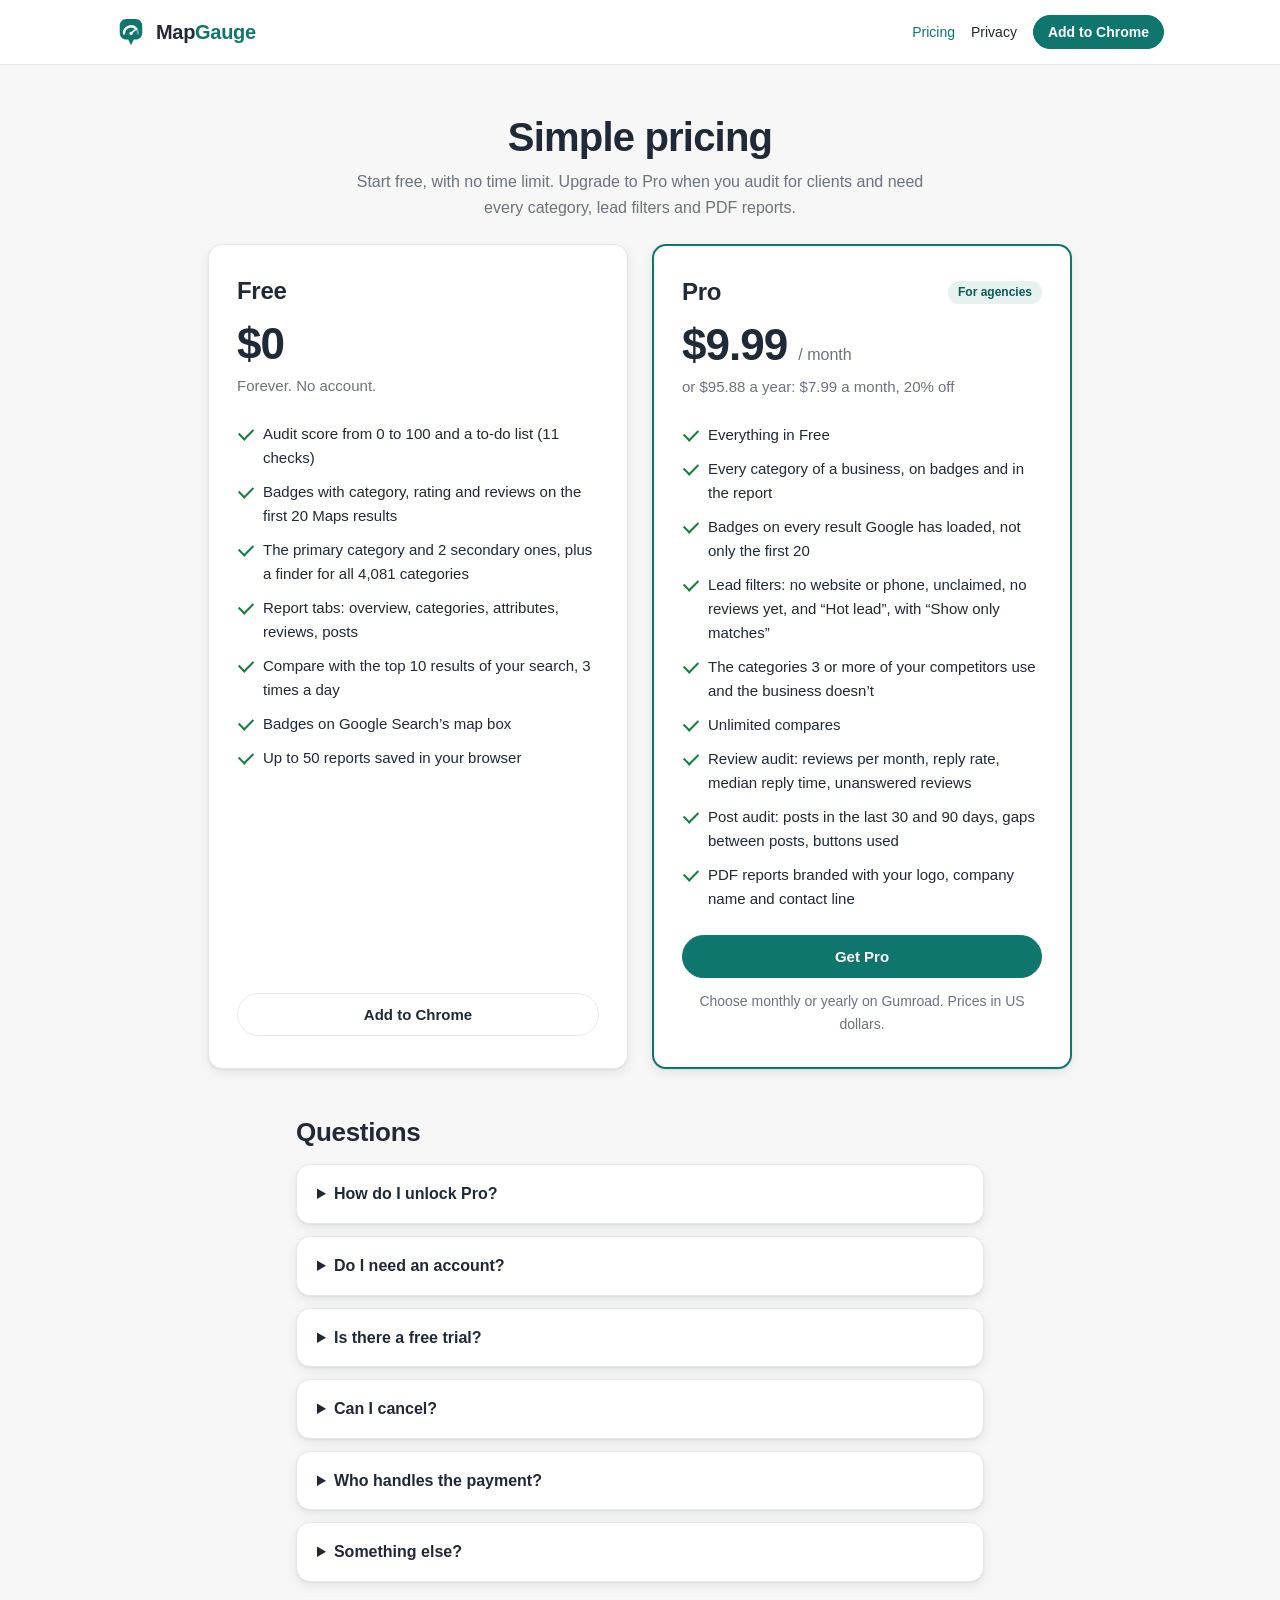
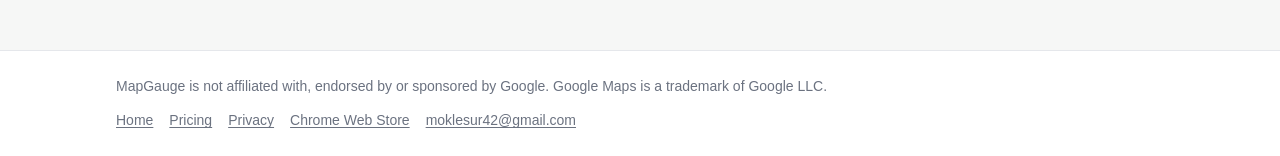
==== pricing.html @ 006e2885 "Publish the site from MapGauge 45601af" ====
<!doctype html>
<html lang="en">
<head>
  <meta charset="utf-8">
  <meta name="viewport" content="width=device-width, initial-scale=1">
  <meta name="color-scheme" content="light dark">
  <meta name="referrer" content="no-referrer">
  <title>MapGauge pricing: Free and Pro</title>
  <meta name="description" content="MapGauge is free. Pro adds every category, lead filters, the review and post audits, unlimited compares and branded PDF reports for $9.99 a month or $95.88 a year.">
  <link rel="icon" href="assets/icon-32.png" sizes="32x32">
  <link rel="apple-touch-icon" href="assets/icon-128.png">
  <link rel="stylesheet" href="assets/tokens.css">
  <link rel="stylesheet" href="site.css">
</head>
<body>
  <a class="skip" href="#main">Skip to content</a>
<header class="site-head">
  <div class="wrap">
    <a class="wm" href="./"><img src="assets/mapgauge-pin.svg" width="30" height="30" alt=""><span>Map<b>Gauge</b></span></a>
    <nav class="nav" aria-label="Main">
      <a href="pricing.html" aria-current="page">Pricing</a>
      <a href="privacy.html">Privacy</a>
      <a class="btn primary small" href="https://chromewebstore.google.com/detail/imhdnnjecgkalcekgkhhnkkhgpeopabd">Add to Chrome</a>
    </nav>
  </div>
</header>

  <main id="main">
    <div class="wrap">
      <header class="page-head">
        <h1>Simple pricing</h1>
        <p>Start free, with no time limit. Upgrade to Pro when you audit for clients and need every category, lead filters and PDF reports.</p>
      </header>

      <div class="plans">
        <section class="card plan" aria-labelledby="free">
          <div class="plan-head"><h2 id="free">Free</h2></div>
          <p class="price">$0</p>
          <p class="price-note">Forever. No account.</p>
          <ul class="features">
            <li>Audit score from 0 to 100 and a to-do list (11 checks)</li>
            <li>Badges with category, rating and reviews on the first 20 Maps results</li>
            <li>The primary category and 2 secondary ones, plus a finder for all 4,081 categories</li>
            <li>Report tabs: overview, categories, attributes, reviews, posts</li>
            <li>Compare with the top 10 results of your search, 3 times a day</li>
            <li>Badges on Google Search’s map box</li>
            <li>Up to 50 reports saved in your browser</li>
          </ul>
          <a class="btn" href="https://chromewebstore.google.com/detail/imhdnnjecgkalcekgkhhnkkhgpeopabd">Add to Chrome</a>
        </section>

        <section class="card plan pro" aria-labelledby="pro">
          <div class="plan-head"><h2 id="pro">Pro</h2><span class="pill">For agencies</span></div>
          <p class="price">$9.99 <small>/ month</small></p>
          <p class="price-note">or $95.88 a year: $7.99 a month, 20% off</p>
          <ul class="features">
            <li>Everything in Free</li>
            <li>Every category of a business, on badges and in the report</li>
            <li>Badges on every result Google has loaded, not only the first 20</li>
            <li>Lead filters: no website or phone, unclaimed, no reviews yet, and “Hot lead”, with “Show only matches”</li>
            <li>The categories 3 or more of your competitors use and the business doesn’t</li>
            <li>Unlimited compares</li>
            <li>Review audit: reviews per month, reply rate, median reply time, unanswered reviews</li>
            <li>Post audit: posts in the last 30 and 90 days, gaps between posts, buttons used</li>
            <li>PDF reports branded with your logo, company name and contact line</li>
          </ul>
          <a class="btn primary" href="https://mapgauge.gumroad.com/l/pro">Get Pro</a>
          <p class="after">Choose monthly or yearly on Gumroad. Prices in US dollars.</p>
        </section>
      </div>
    </div>

    <section class="faq" aria-labelledby="questions">
      <div class="wrap">
        <h2 id="questions">Questions</h2>
        <details class="card">
          <summary>How do I unlock Pro?</summary>
          <p>Buy Pro on Gumroad and you get a licence key by email. Install MapGauge, click its icon in Chrome’s toolbar, choose “Activate Pro” and paste the key. Chrome asks once to let MapGauge contact Gumroad, only to check the key.</p>
        </details>
        <details class="card">
          <summary>Do I need an account?</summary>
          <p>No. MapGauge has no accounts on either plan. Pro is unlocked by the licence key alone.</p>
        </details>
        <details class="card">
          <summary>Is there a free trial?</summary>
          <p>No, but the Free plan has no time limit, so you can use the audit, badges and compares as long as you like before you decide.</p>
        </details>
        <details class="card">
          <summary>Can I cancel?</summary>
          <p>Yes, any time on Gumroad. Pro keeps working until the end of the period you paid for, then MapGauge goes back to the Free plan. Your saved reports stay.</p>
        </details>
        <details class="card">
          <summary>Who handles the payment?</summary>
          <p>Gumroad. MapGauge never sees your card details, and the only thing Pro sends anywhere is the licence check described in the <a href="privacy.html">privacy policy</a>.</p>
        </details>
        <details class="card">
          <summary>Something else?</summary>
          <p>Email <a href="mailto:moklesur42@gmail.com">moklesur42@gmail.com</a>.</p>
        </details>
      </div>
    </section>
  </main>

  <footer class="site-foot">
  <div class="wrap">
    <span>MapGauge is not affiliated with, endorsed by or sponsored by Google. Google Maps is a trademark of Google LLC.</span>
    <nav aria-label="Footer">
      <a href="./">Home</a>
      <a href="pricing.html">Pricing</a>
      <a href="privacy.html">Privacy</a>
      <a href="https://chromewebstore.google.com/detail/imhdnnjecgkalcekgkhhnkkhgpeopabd">Chrome Web Store</a>
      <a href="mailto:moklesur42@gmail.com">moklesur42@gmail.com</a>
    </nav>
  </div>
</footer>
</body>
</html>
---- assets/tokens.css ----
/* MapGauge design tokens: shared by the extension (badges, popup, report page) and later the website.
   Plain CSS variables, no build step. Light by default, dark via system setting or data-theme.
   :host makes the light values work inside the Shadow DOM of badges injected into Google Maps
   (always light there, to match the Maps results list). */
:root, :host {
  /* Brand */
  --mg-brand: #0F766E;
  --mg-brand-strong: #0B5A54;
  --mg-brand-soft: #E6F2F0;
  --mg-on-brand: #FFFFFF;
  --mg-brand-on-ink: #5FD0C2; /* brand text on an --mg-ink background (the Maps tip) */

  /* Surfaces and text */
  --mg-bg: #F6F7F6;
  --mg-card: #FFFFFF;
  --mg-ink: #1F2937;
  --mg-muted: #6B7280;
  --mg-line: #E5E7EB;
  --mg-hover: #F3F4F6;

  /* Score / status */
  --mg-good: #15803D;  --mg-good-soft: #E7F6EC;
  --mg-ok:   #B45309;  --mg-ok-soft:   #FDF3E3;
  --mg-bad:  #B91C1C;  --mg-bad-soft:  #FBEAEA;
  --mg-star: #D97706;

  /* Type: system fonts only (no remote fonts inside the extension) */
  --mg-font: -apple-system, BlinkMacSystemFont, "Segoe UI", Roboto, Helvetica, Arial, sans-serif;
  --mg-mono: ui-monospace, SFMono-Regular, Menlo, Consolas, monospace;
  --mg-text-xs: 11px; --mg-text-sm: 12px; --mg-text-md: 14px; --mg-text-lg: 16px; --mg-text-xl: 20px; --mg-text-2xl: 28px;

  /* Space, radius, shadow */
  --mg-s1: 4px; --mg-s2: 8px; --mg-s3: 12px; --mg-s4: 16px; --mg-s5: 24px; --mg-s6: 32px;
  --mg-r-sm: 6px; --mg-r-md: 10px; --mg-r-lg: 14px; --mg-r-pill: 999px;
  --mg-shadow: 0 1px 2px rgba(16,24,40,.06), 0 4px 12px rgba(16,24,40,.08);
}
@media (prefers-color-scheme: dark) {
  :root:not([data-theme="light"]) {
    --mg-brand: #2BB3A3; --mg-brand-strong: #5FD0C2; --mg-brand-soft: #123B37; --mg-on-brand: #04201D;
    --mg-bg: #121416; --mg-card: #1B1E21; --mg-ink: #E8EAED; --mg-muted: #9AA0A6; --mg-line: #2E3236; --mg-hover: #24282C;
    --mg-good: #4ADE80; --mg-good-soft: #143322; --mg-ok: #FBBF24; --mg-ok-soft: #3A2C10; --mg-bad: #F87171; --mg-bad-soft: #3B1717; --mg-star: #FBBF24;
    --mg-shadow: 0 1px 2px rgba(0,0,0,.4), 0 6px 16px rgba(0,0,0,.35);
  }
}
:root[data-theme="dark"] {
  --mg-brand: #2BB3A3; --mg-brand-strong: #5FD0C2; --mg-brand-soft: #123B37; --mg-on-brand: #04201D;
  --mg-bg: #121416; --mg-card: #1B1E21; --mg-ink: #E8EAED; --mg-muted: #9AA0A6; --mg-line: #2E3236; --mg-hover: #24282C;
  --mg-good: #4ADE80; --mg-good-soft: #143322; --mg-ok: #FBBF24; --mg-ok-soft: #3A2C10; --mg-bad: #F87171; --mg-bad-soft: #3B1717; --mg-star: #FBBF24;
  --mg-shadow: 0 1px 2px rgba(0,0,0,.4), 0 6px 16px rgba(0,0,0,.35);
}
---- site.css ----
/* MapGauge website: home, pricing and privacy. Colours, sizes and radii come from tokens.css
   (a copy of shared/tokens.css, added by scripts/build-site.js). No web fonts, no scripts. */
* { box-sizing: border-box; }
html { -webkit-text-size-adjust: 100%; }
body { margin: 0; background: var(--mg-bg); color: var(--mg-ink); font: var(--mg-text-lg)/1.6 var(--mg-font); }
a { color: var(--mg-brand); text-underline-offset: 2px; }
a:hover { color: var(--mg-brand-strong); }
img, svg { max-width: 100%; }
h1, h2, h3 { line-height: 1.2; letter-spacing: -.3px; }
p, ul, ol { margin: 0 0 var(--mg-s3); }
code { font: .9em var(--mg-mono); background: var(--mg-brand-soft); padding: 1px var(--mg-s1); border-radius: var(--mg-r-sm); overflow-wrap: anywhere; }
.muted { color: var(--mg-muted); }
.small { font-size: var(--mg-text-md); }
.wrap { max-width: 1080px; margin: 0 auto; padding: 0 var(--mg-s4); }
.skip { position: absolute; left: -999px; top: var(--mg-s2); padding: var(--mg-s2) var(--mg-s3); background: var(--mg-card); border-radius: var(--mg-r-sm); }
.skip:focus { left: var(--mg-s2); z-index: 1; }

/* Header */
.site-head { background: var(--mg-card); border-bottom: 1px solid var(--mg-line); }
.site-head .wrap { display: flex; align-items: center; gap: var(--mg-s4); min-height: 64px; flex-wrap: wrap; }
.wm { display: inline-flex; align-items: center; gap: 10px; color: var(--mg-ink); font-size: var(--mg-text-xl); font-weight: 800; letter-spacing: -.3px; text-decoration: none; }
.wm b { color: var(--mg-brand); }
.wm:hover { color: var(--mg-ink); }
.nav { display: flex; align-items: center; gap: var(--mg-s4); margin-left: auto; font-size: var(--mg-text-md); }
.nav a:not(.btn) { color: var(--mg-ink); text-decoration: none; font-weight: 500; }
.nav a:not(.btn):hover, .nav a[aria-current="page"] { color: var(--mg-brand); }

/* Buttons */
.btn { display: inline-block; padding: 11px 20px; border: 1px solid var(--mg-line); border-radius: var(--mg-r-pill); background: var(--mg-card); color: var(--mg-ink); font: 600 15px/1.3 var(--mg-font); text-decoration: none; text-align: center; }
.btn:hover { border-color: var(--mg-brand); color: var(--mg-brand-strong); }
.btn.primary { border-color: var(--mg-brand); background: var(--mg-brand); color: var(--mg-on-brand); }
.btn.primary:hover { border-color: var(--mg-brand-strong); background: var(--mg-brand-strong); color: var(--mg-on-brand); }
.btn.small { padding: 7px 14px; font-size: var(--mg-text-md); }
.btn:focus-visible, a:focus-visible { outline: 2px solid var(--mg-brand); outline-offset: 2px; }
.actions { display: flex; flex-wrap: wrap; gap: var(--mg-s3); align-items: center; }

.card { background: var(--mg-card); border: 1px solid var(--mg-line); border-radius: var(--mg-r-lg); box-shadow: var(--mg-shadow); }
.pill { display: inline-block; padding: 2px 10px; border-radius: var(--mg-r-pill); background: var(--mg-brand-soft); color: var(--mg-brand-strong); font-size: var(--mg-text-sm); font-weight: 600; }
section { padding: 56px 0; }
.section-head { max-width: 640px; margin-bottom: var(--mg-s5); }
.section-head h2 { margin: 0 0 var(--mg-s2); font-size: 30px; }
.section-head p { margin: 0; color: var(--mg-muted); }

/* Home: hero */
.hero .wrap { display: grid; grid-template-columns: 1.1fr 1fr; gap: 48px; align-items: center; }
.hero h1 { margin: var(--mg-s4) 0; font-size: 46px; line-height: 1.08; letter-spacing: -1px; }
.lead { margin: 0 0 var(--mg-s5); font-size: 19px; color: var(--mg-muted); max-width: 32em; }
.note { margin: var(--mg-s3) 0 0; font-size: var(--mg-text-md); color: var(--mg-muted); }

/* Example report (pure HTML/CSS, no screenshot) */
.example { margin: 0; padding: var(--mg-s5); }
.example-head { display: flex; align-items: center; gap: var(--mg-s4); padding-bottom: var(--mg-s4); border-bottom: 1px solid var(--mg-line); }
.example-head > div { display: grid; gap: 2px; font-size: var(--mg-text-md); }
.example-head b { font-size: var(--mg-text-lg); }
.good { color: var(--mg-good); font-weight: 600; }
.todo { list-style: none; margin: var(--mg-s4) 0 var(--mg-s3); padding: 0; display: grid; gap: var(--mg-s2); font-size: var(--mg-text-md); }
.todo li { display: flex; justify-content: space-between; gap: var(--mg-s3); }
.todo b { color: var(--mg-ok); }
.example figcaption { font-size: var(--mg-text-sm); color: var(--mg-muted); }
.ring-wrap { position: relative; flex: none; width: 104px; height: 104px; }
.ring { width: 100%; height: 100%; transform: rotate(-90deg); }
.ring circle { fill: none; stroke-width: 12; }
.ring .track { stroke: var(--mg-line); }
.ring .value { stroke: var(--mg-good); }
.ring-label { position: absolute; inset: 0; display: grid; place-content: center; justify-items: center; line-height: 1.1; }
.ring-label b { font-size: 30px; }
.ring-label small { font-size: var(--mg-text-sm); color: var(--mg-muted); }

/* Home: grids */
.alt { background: var(--mg-card); border-block: 1px solid var(--mg-line); }
.grid { display: grid; grid-template-columns: repeat(3, 1fr); gap: var(--mg-s4); list-style: none; margin: 0; padding: 0; }
.grid > li { padding: var(--mg-s5) 20px; }
.grid h3 { margin: 0 0 var(--mg-s2); font-size: 18px; }
.grid p { margin: 0; color: var(--mg-muted); font-size: 15px; }
.num { display: inline-grid; place-items: center; width: 30px; height: 30px; margin-right: var(--mg-s2); border-radius: 50%; background: var(--mg-brand-soft); color: var(--mg-brand-strong); font-size: var(--mg-text-md); }
.checks { columns: 2; gap: 40px; margin: 0; padding: 0; list-style: none; }
.checks li { break-inside: avoid; padding: 0 0 var(--mg-s3) 28px; position: relative; }
.checks li::before { content: ""; position: absolute; left: 0; top: .45em; width: 16px; height: 9px; border: solid var(--mg-good); border-width: 0 0 3px 3px; transform: rotate(-45deg); }
.checks b { display: block; }
.checks span { color: var(--mg-muted); font-size: 15px; }

/* Privacy band */
.privacy-band .wrap { display: flex; gap: var(--mg-s5); align-items: flex-start; }
.shield { flex: none; width: 48px; height: 48px; fill: none; stroke: var(--mg-brand); stroke-width: 1.8; stroke-linecap: round; stroke-linejoin: round; }
.privacy-band h2 { margin: 0 0 var(--mg-s2); font-size: 26px; }
.privacy-band ul { margin: 0 0 var(--mg-s3); padding-left: 20px; }

/* CTA */
.cta { text-align: center; }
.cta h2 { margin: 0 0 var(--mg-s2); font-size: 30px; }
.cta .actions { justify-content: center; margin-top: var(--mg-s4); }

/* Pricing */
.page-head { padding: 48px 0 var(--mg-s5); text-align: center; }
.page-head h1 { margin: 0 0 var(--mg-s2); font-size: 40px; letter-spacing: -.8px; }
.page-head p { margin: 0 auto; max-width: 36em; color: var(--mg-muted); }
.plans { display: grid; grid-template-columns: repeat(2, minmax(0, 420px)); justify-content: center; gap: var(--mg-s5); padding: 0 0 var(--mg-s5); }
.plan { display: flex; flex-direction: column; padding: var(--mg-s6) 28px; }
.plan.pro { border: 2px solid var(--mg-brand); }
.plan-head { display: flex; align-items: center; justify-content: space-between; gap: var(--mg-s3); }
.plan h2 { margin: 0; font-size: 24px; }
.price { margin: var(--mg-s4) 0 0; font-size: 44px; font-weight: 800; letter-spacing: -1px; line-height: 1; }
.price small { font-size: var(--mg-text-lg); font-weight: 500; color: var(--mg-muted); letter-spacing: 0; }
.price-note { margin: var(--mg-s2) 0 var(--mg-s5); color: var(--mg-muted); font-size: 15px; }
.features { list-style: none; margin: 0 0 var(--mg-s5); padding: 0; display: grid; gap: 10px; font-size: 15px; }
.features li { position: relative; padding-left: 26px; }
.features li::before { content: ""; position: absolute; left: 2px; top: .4em; width: 12px; height: 7px; border: solid var(--mg-good); border-width: 0 0 2.5px 2.5px; transform: rotate(-45deg); }
.plan .btn { margin-top: auto; }
.plan .after { margin: var(--mg-s3) 0 0; font-size: var(--mg-text-md); color: var(--mg-muted); text-align: center; }
.faq { max-width: 720px; margin: 0 auto; padding: var(--mg-s5) 0 56px; }
.faq h2 { font-size: 26px; margin: 0 0 var(--mg-s4); }
.faq details { padding: var(--mg-s4) 20px; margin-bottom: var(--mg-s3); }
.faq summary { cursor: pointer; font-weight: 600; }
.faq details p { margin: var(--mg-s2) 0 0; color: var(--mg-muted); font-size: 15px; }

/* Privacy policy */
.policy { max-width: 760px; margin: 0 auto; padding: var(--mg-s6) var(--mg-s4) 56px; }
.policy h1 { font-size: var(--mg-text-2xl); margin: 0 0 var(--mg-s1); }
.policy h2 { font-size: var(--mg-text-xl); margin: 0 0 var(--mg-s3); }
.policy li + li { margin-top: var(--mg-s1); }
.policy .muted { font-size: var(--mg-text-md); }
.policy .card { padding: var(--mg-s5) var(--mg-s4); margin-bottom: var(--mg-s4); }
.policy .card > :last-child { margin-bottom: 0; }
.summary { background: var(--mg-good-soft); border-left: 4px solid var(--mg-good); border-radius: var(--mg-r-md); padding: var(--mg-s4); margin: var(--mg-s5) 0; }
.summary p:last-child { margin-bottom: 0; }
.table-wrap { overflow-x: auto; margin-bottom: var(--mg-s3); }
table { width: 100%; border-collapse: collapse; font-size: var(--mg-text-md); }
th, td { text-align: left; vertical-align: top; padding: var(--mg-s2) var(--mg-s3); border-bottom: 1px solid var(--mg-line); }
th { color: var(--mg-muted); font-weight: 600; }
tr:last-child td { border-bottom: 0; }

/* Footer */
.site-foot { border-top: 1px solid var(--mg-line); background: var(--mg-card); padding: var(--mg-s5) 0; font-size: var(--mg-text-md); color: var(--mg-muted); }
.site-foot .wrap { display: flex; flex-wrap: wrap; justify-content: space-between; gap: var(--mg-s3) var(--mg-s5); }
.site-foot nav { display: flex; flex-wrap: wrap; gap: var(--mg-s4); }
.site-foot a { color: var(--mg-muted); }
.site-foot a:hover { color: var(--mg-brand); }

/* Tablet and phone */
@media (max-width: 860px) {
  .hero .wrap { grid-template-columns: 1fr; gap: var(--mg-s6); }
  .hero h1 { font-size: 36px; }
  .grid { grid-template-columns: 1fr; }
  .checks { columns: 1; }
  .plans { grid-template-columns: minmax(0, 480px); }
}
@media (max-width: 520px) {
  section { padding: 40px 0; }
  .hero h1 { font-size: 31px; }
  .lead { font-size: 17px; }
  .section-head h2, .cta h2 { font-size: 25px; }
  .page-head h1 { font-size: 31px; }
  .site-head .wrap { padding-top: var(--mg-s3); }
  .nav { gap: var(--mg-s3); margin-left: 0; width: 100%; padding-bottom: var(--mg-s3); }
  .nav .btn { margin-left: auto; }
  .privacy-band .wrap { flex-direction: column; gap: var(--mg-s3); }
  .actions .btn { flex: 1 1 100%; }
}
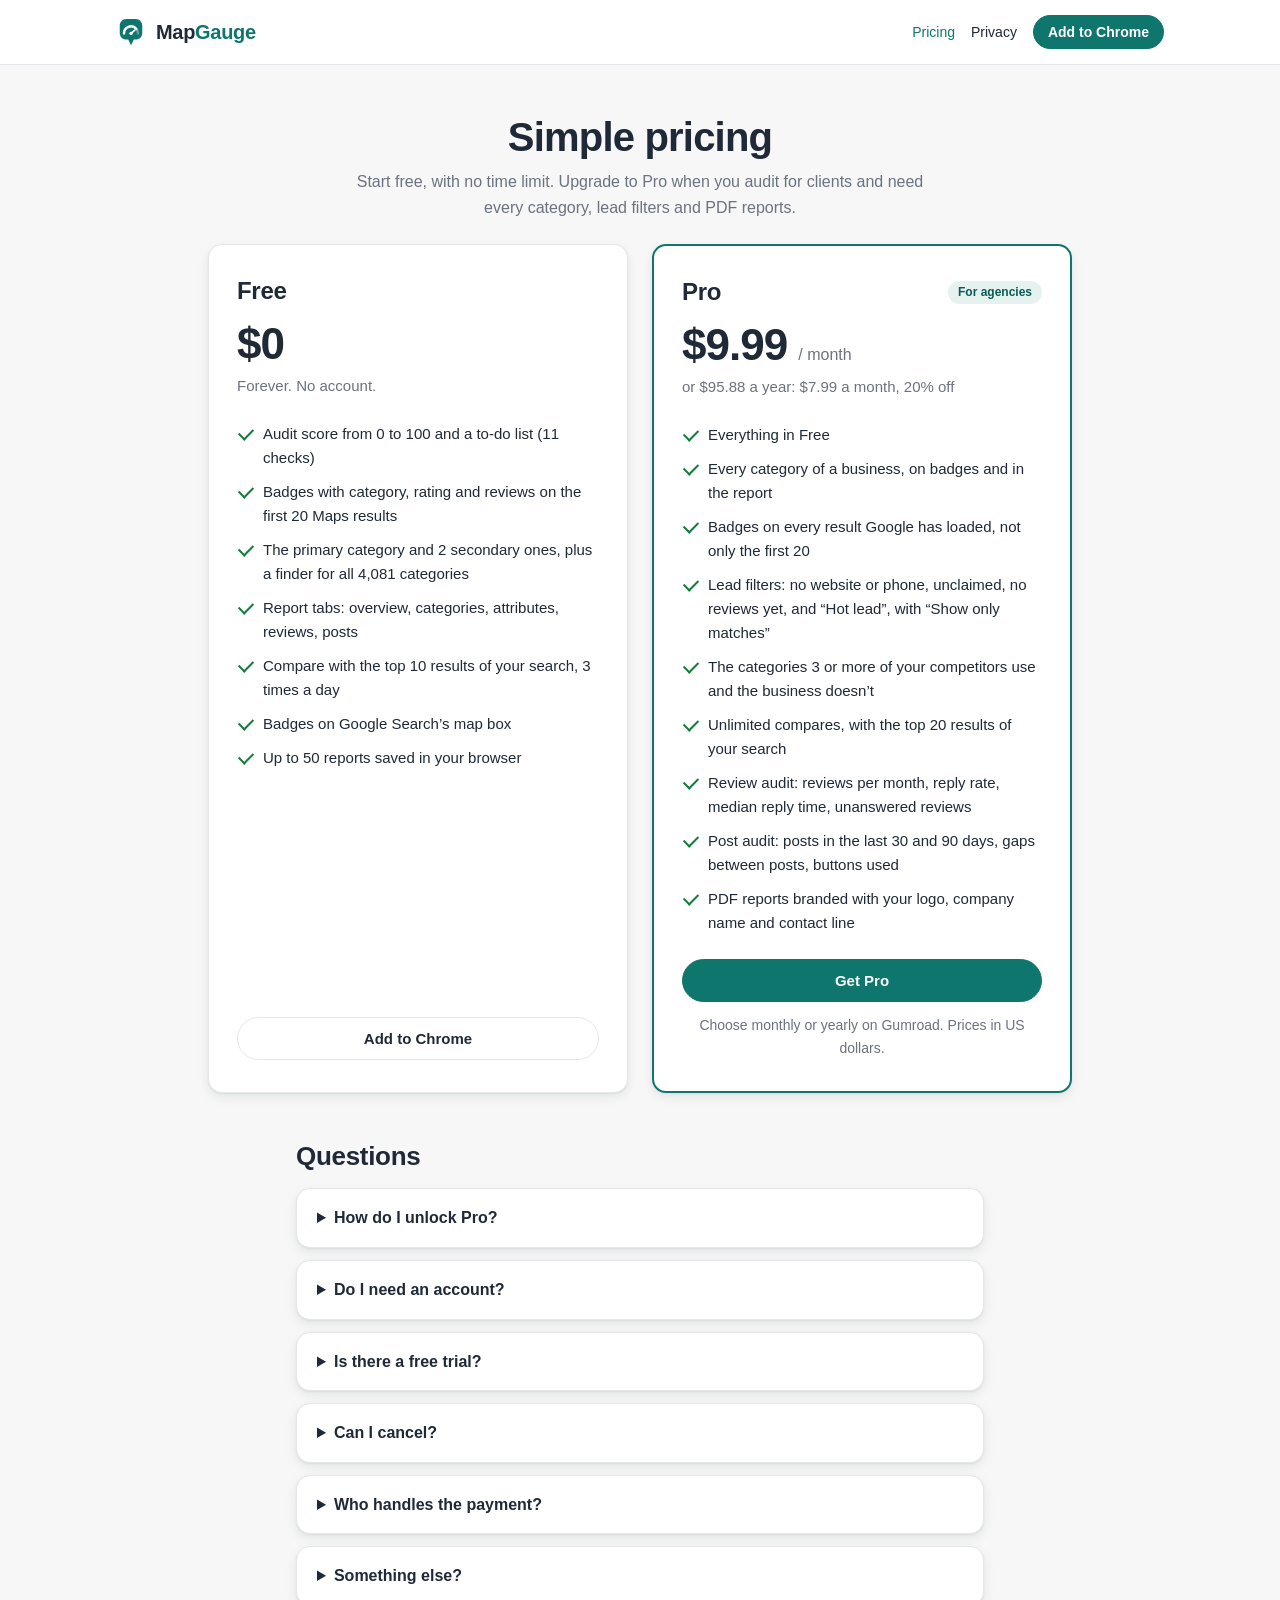
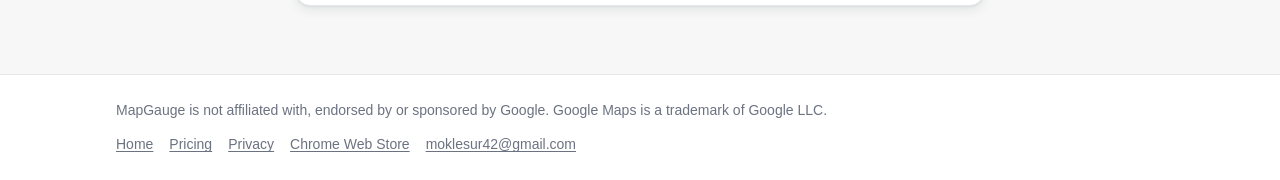
==== commit 19c38fa7: "Publish the site from MapGauge 5ba3e30" ====
--- a/pricing.html
+++ b/pricing.html
@@ -59,7 +59,7 @@
             <li>Badges on every result Google has loaded, not only the first 20</li>
             <li>Lead filters: no website or phone, unclaimed, no reviews yet, and “Hot lead”, with “Show only matches”</li>
             <li>The categories 3 or more of your competitors use and the business doesn’t</li>
-            <li>Unlimited compares</li>
+            <li>Unlimited compares, with the top 20 results of your search</li>
             <li>Review audit: reviews per month, reply rate, median reply time, unanswered reviews</li>
             <li>Post audit: posts in the last 30 and 90 days, gaps between posts, buttons used</li>
             <li>PDF reports branded with your logo, company name and contact line</li>
--- a/assets/tokens.css
+++ b/assets/tokens.css
@@ -19,10 +19,12 @@
   --mg-hover: #F3F4F6;
 
   /* Score / status */
-  --mg-good: #15803D;  --mg-good-soft: #E7F6EC;
+  --mg-good: #157D3C;  --mg-good-soft: #E7F6EC; /* good text on good-soft is 4.66:1 (12 px text needs 4.5:1) */
   --mg-ok:   #B45309;  --mg-ok-soft:   #FDF3E3;
   --mg-bad:  #B91C1C;  --mg-bad-soft:  #FBEAEA;
   --mg-star: #D97706;
+  /* A competitor's pin on the Grid scan map: apart from the brand and the rank colours */
+  --mg-pin: #7C3AED; --mg-on-pin: #FFFFFF;
 
   /* Type: system fonts only (no remote fonts inside the extension) */
   --mg-font: -apple-system, BlinkMacSystemFont, "Segoe UI", Roboto, Helvetica, Arial, sans-serif;
@@ -32,6 +34,12 @@
   /* Space, radius, shadow */
   --mg-s1: 4px; --mg-s2: 8px; --mg-s3: 12px; --mg-s4: 16px; --mg-s5: 24px; --mg-s6: 32px;
   --mg-r-sm: 6px; --mg-r-md: 10px; --mg-r-lg: 14px; --mg-r-pill: 999px;
+  /* Mini score rings (the Audit profile pill and box): size, stroke (in the 36-unit viewBox) and the number
+     inside. Sized so a 3-digit score ("100") keeps clear space inside the ring. */
+  --mg-ring-sm: 36px; --mg-ring-md: 40px; --mg-ring-stroke: 3;
+  --mg-ring-text-sm: 10px; --mg-ring-text-md: var(--mg-text-xs);
+  /* The Audit profile bar on Google Maps: its width when there is no panel to follow (Google's panel is about 408 px). */
+  --mg-bar-width: 408px;
   --mg-shadow: 0 1px 2px rgba(16,24,40,.06), 0 4px 12px rgba(16,24,40,.08);
 }
 @media (prefers-color-scheme: dark) {
@@ -39,6 +47,7 @@
     --mg-brand: #2BB3A3; --mg-brand-strong: #5FD0C2; --mg-brand-soft: #123B37; --mg-on-brand: #04201D;
     --mg-bg: #121416; --mg-card: #1B1E21; --mg-ink: #E8EAED; --mg-muted: #9AA0A6; --mg-line: #2E3236; --mg-hover: #24282C;
     --mg-good: #4ADE80; --mg-good-soft: #143322; --mg-ok: #FBBF24; --mg-ok-soft: #3A2C10; --mg-bad: #F87171; --mg-bad-soft: #3B1717; --mg-star: #FBBF24;
+    --mg-pin: #A78BFA; --mg-on-pin: #1E1035;
     --mg-shadow: 0 1px 2px rgba(0,0,0,.4), 0 6px 16px rgba(0,0,0,.35);
   }
 }
@@ -46,5 +55,6 @@
   --mg-brand: #2BB3A3; --mg-brand-strong: #5FD0C2; --mg-brand-soft: #123B37; --mg-on-brand: #04201D;
   --mg-bg: #121416; --mg-card: #1B1E21; --mg-ink: #E8EAED; --mg-muted: #9AA0A6; --mg-line: #2E3236; --mg-hover: #24282C;
   --mg-good: #4ADE80; --mg-good-soft: #143322; --mg-ok: #FBBF24; --mg-ok-soft: #3A2C10; --mg-bad: #F87171; --mg-bad-soft: #3B1717; --mg-star: #FBBF24;
+  --mg-pin: #A78BFA; --mg-on-pin: #1E1035;
   --mg-shadow: 0 1px 2px rgba(0,0,0,.4), 0 6px 16px rgba(0,0,0,.35);
 }
--- a/site.css
+++ b/site.css
@@ -117,6 +117,7 @@
 .policy { max-width: 760px; margin: 0 auto; padding: var(--mg-s6) var(--mg-s4) 56px; }
 .policy h1 { font-size: var(--mg-text-2xl); margin: 0 0 var(--mg-s1); }
 .policy h2 { font-size: var(--mg-text-xl); margin: 0 0 var(--mg-s3); }
+.policy h3 { font-size: var(--mg-text-lg); margin: var(--mg-s4) 0 var(--mg-s2); }
 .policy li + li { margin-top: var(--mg-s1); }
 .policy .muted { font-size: var(--mg-text-md); }
 .policy .card { padding: var(--mg-s5) var(--mg-s4); margin-bottom: var(--mg-s4); }
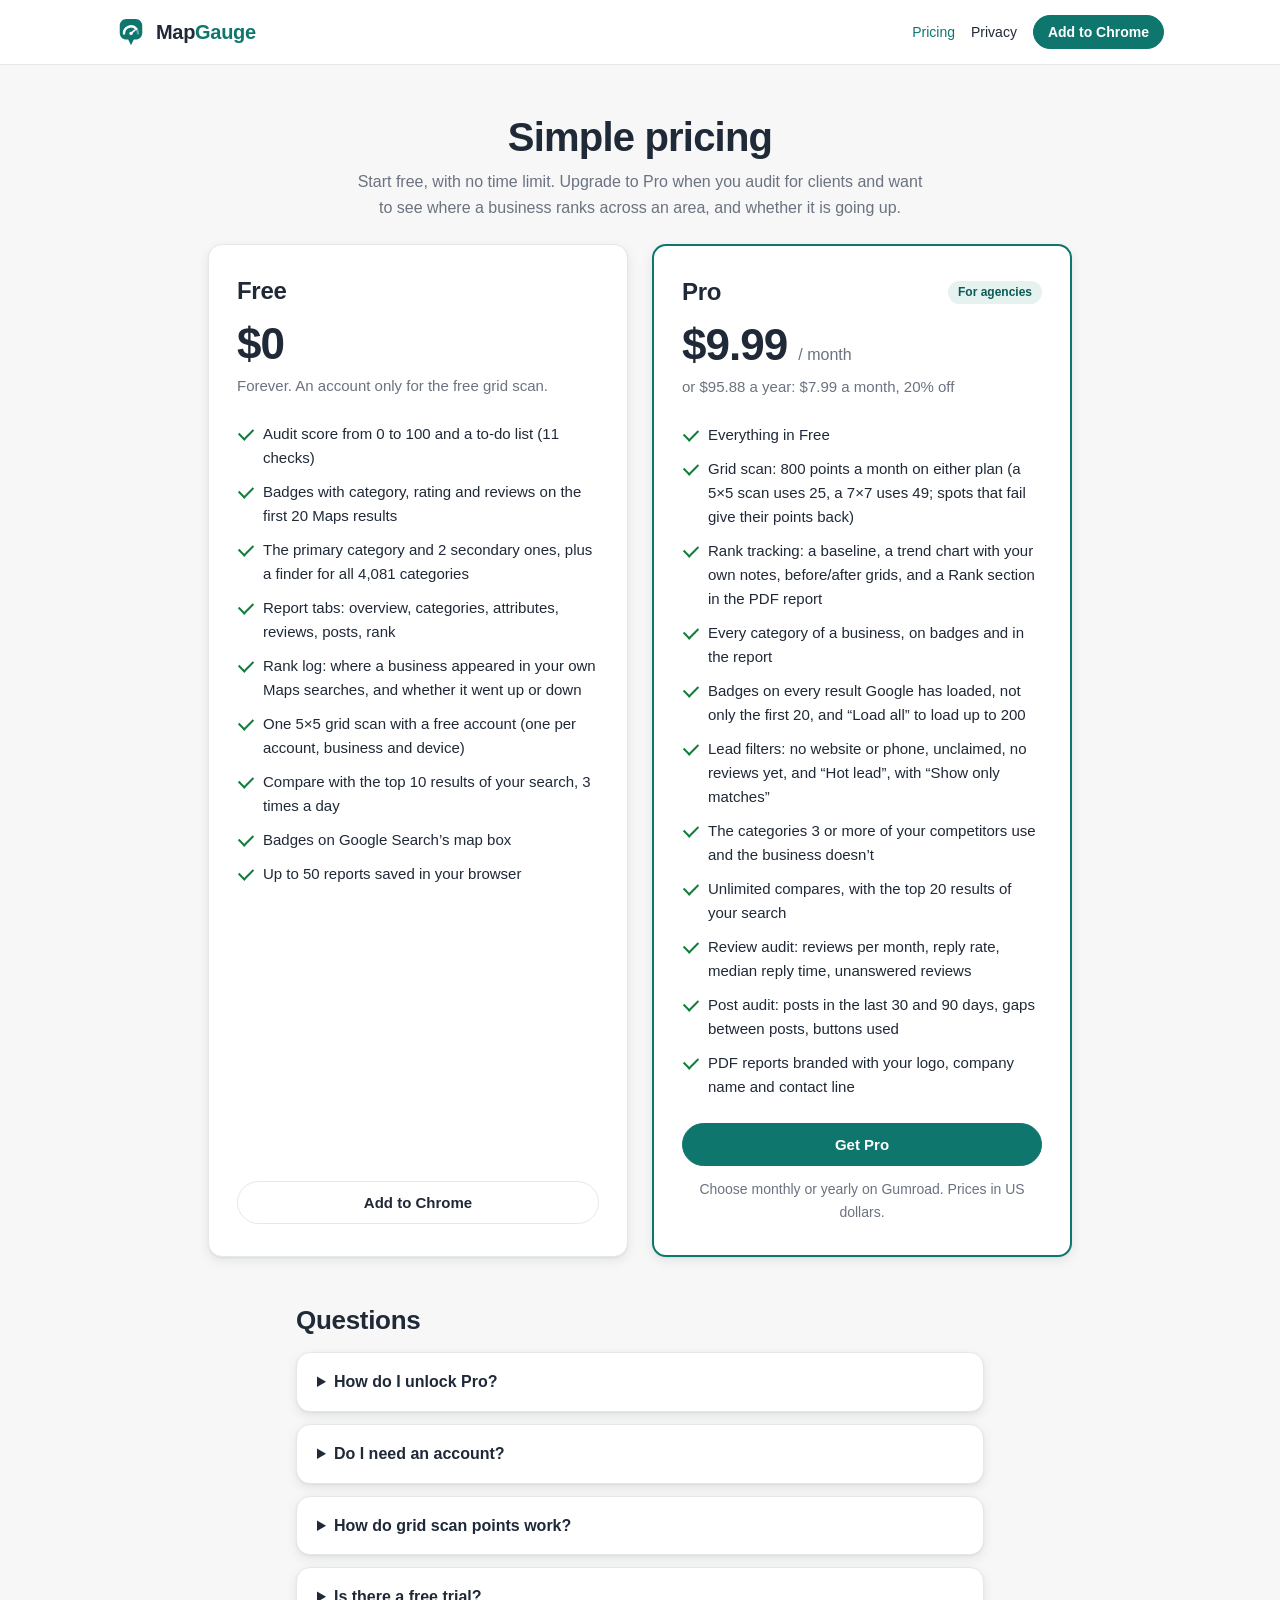
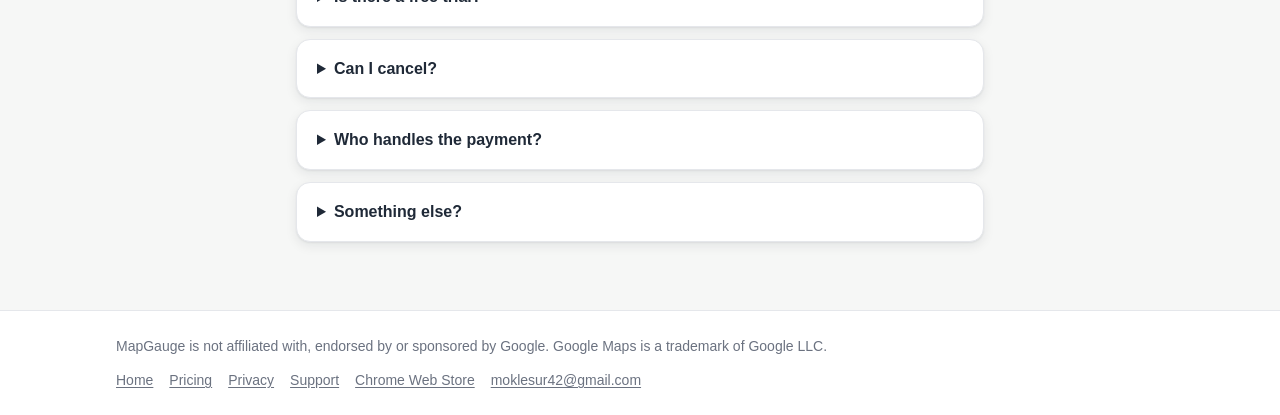
==== commit de4febf6: "Publish the site from MapGauge 920644b" ====
--- a/pricing.html
+++ b/pricing.html
@@ -6,7 +6,7 @@
   <meta name="color-scheme" content="light dark">
   <meta name="referrer" content="no-referrer">
   <title>MapGauge pricing: Free and Pro</title>
-  <meta name="description" content="MapGauge is free. Pro adds every category, lead filters, the review and post audits, unlimited compares and branded PDF reports for $9.99 a month or $95.88 a year.">
+  <meta name="description" content="MapGauge is free, with one free grid scan when you sign in. Pro adds 800 grid scan points a month, rank tracking, every category, lead filters, the review and post audits, unlimited compares and branded PDF reports for $9.99 a month or $95.88 a year.">
   <link rel="icon" href="assets/icon-32.png" sizes="32x32">
   <link rel="apple-touch-icon" href="assets/icon-128.png">
   <link rel="stylesheet" href="assets/tokens.css">
@@ -29,19 +29,21 @@
     <div class="wrap">
       <header class="page-head">
         <h1>Simple pricing</h1>
-        <p>Start free, with no time limit. Upgrade to Pro when you audit for clients and need every category, lead filters and PDF reports.</p>
+        <p>Start free, with no time limit. Upgrade to Pro when you audit for clients and want to see where a business ranks across an area, and whether it is going up.</p>
       </header>
 
       <div class="plans">
         <section class="card plan" aria-labelledby="free">
           <div class="plan-head"><h2 id="free">Free</h2></div>
           <p class="price">$0</p>
-          <p class="price-note">Forever. No account.</p>
+          <p class="price-note">Forever. An account only for the free grid scan.</p>
           <ul class="features">
             <li>Audit score from 0 to 100 and a to-do list (11 checks)</li>
             <li>Badges with category, rating and reviews on the first 20 Maps results</li>
             <li>The primary category and 2 secondary ones, plus a finder for all 4,081 categories</li>
-            <li>Report tabs: overview, categories, attributes, reviews, posts</li>
+            <li>Report tabs: overview, categories, attributes, reviews, posts, rank</li>
+            <li>Rank log: where a business appeared in your own Maps searches, and whether it went up or down</li>
+            <li>One 5×5 grid scan with a free account (one per account, business and device)</li>
             <li>Compare with the top 10 results of your search, 3 times a day</li>
             <li>Badges on Google Search’s map box</li>
             <li>Up to 50 reports saved in your browser</li>
@@ -55,8 +57,10 @@
           <p class="price-note">or $95.88 a year: $7.99 a month, 20% off</p>
           <ul class="features">
             <li>Everything in Free</li>
+            <li>Grid scan: 800 points a month on either plan (a 5×5 scan uses 25, a 7×7 uses 49; spots that fail give their points back)</li>
+            <li>Rank tracking: a baseline, a trend chart with your own notes, before/after grids, and a Rank section in the PDF report</li>
             <li>Every category of a business, on badges and in the report</li>
-            <li>Badges on every result Google has loaded, not only the first 20</li>
+            <li>Badges on every result Google has loaded, not only the first 20, and “Load all” to load up to 200</li>
             <li>Lead filters: no website or phone, unclaimed, no reviews yet, and “Hot lead”, with “Show only matches”</li>
             <li>The categories 3 or more of your competitors use and the business doesn’t</li>
             <li>Unlimited compares, with the top 20 results of your search</li>
@@ -75,23 +79,27 @@
         <h2 id="questions">Questions</h2>
         <details class="card">
           <summary>How do I unlock Pro?</summary>
-          <p>Buy Pro on Gumroad and you get a licence key by email. Install MapGauge, click its icon in Chrome’s toolbar, choose “Activate Pro” and paste the key. Chrome asks once to let MapGauge contact Gumroad, only to check the key.</p>
+          <p>Buy Pro on Gumroad. In MapGauge, sign in with the email you bought it with: MapGauge emails you a 6-digit code, no password. Then open Restore Pro in the account window and click “Look up my purchase”, or enter the licence key from your Gumroad email. Signing in alone doesn’t turn Pro on, and the purchase’s email must match your account’s.</p>
         </details>
         <details class="card">
           <summary>Do I need an account?</summary>
-          <p>No. MapGauge has no accounts on either plan. Pro is unlocked by the licence key alone.</p>
+          <p>Only for Grid scan and Restore Pro. Audits, badges, compares, saved reports and the Rank log work without one and stay in your browser. A licence key pasted on MapGauge’s Pro page still unlocks the Pro features that run in your browser; Grid scan always uses your account.</p>
+        </details>
+        <details class="card">
+          <summary>How do grid scan points work?</summary>
+          <p>One point is one search at one spot of the grid: a 5×5 scan uses 25 points, a 7×7 uses 49. Pro includes 800 points a month, monthly or yearly; they come back every month on the day you bought Pro, and unused points don’t carry over. Spots that couldn’t be checked give their points back. A free account gets one 5×5 scan instead.</p>
         </details>
         <details class="card">
           <summary>Is there a free trial?</summary>
-          <p>No, but the Free plan has no time limit, so you can use the audit, badges and compares as long as you like before you decide.</p>
+          <p>No, but the Free plan has no time limit, and a free account includes one grid scan, so you can try MapGauge as long as you like before you decide.</p>
         </details>
         <details class="card">
           <summary>Can I cancel?</summary>
-          <p>Yes, any time on Gumroad. Pro keeps working until the end of the period you paid for, then MapGauge goes back to the Free plan. Your saved reports stay.</p>
+          <p>Yes, any time on Gumroad. Pro keeps working until the end of the month or year you paid for, then your account goes back to the Free plan. Your saved reports and Rank log stay in your browser.</p>
         </details>
         <details class="card">
           <summary>Who handles the payment?</summary>
-          <p>Gumroad. MapGauge never sees your card details, and the only thing Pro sends anywhere is the licence check described in the <a href="privacy.html">privacy policy</a>.</p>
+          <p>Gumroad. MapGauge never sees your card details. What MapGauge sends and keeps for your account and Grid scan is in the <a href="privacy.html">privacy policy</a>.</p>
         </details>
         <details class="card">
           <summary>Something else?</summary>
@@ -108,6 +116,7 @@
       <a href="./">Home</a>
       <a href="pricing.html">Pricing</a>
       <a href="privacy.html">Privacy</a>
+      <a href="support.html">Support</a>
       <a href="https://chromewebstore.google.com/detail/imhdnnjecgkalcekgkhhnkkhgpeopabd">Chrome Web Store</a>
       <a href="mailto:moklesur42@gmail.com">moklesur42@gmail.com</a>
     </nav>
--- a/assets/tokens.css
+++ b/assets/tokens.css
@@ -29,7 +29,7 @@
   /* Type: system fonts only (no remote fonts inside the extension) */
   --mg-font: -apple-system, BlinkMacSystemFont, "Segoe UI", Roboto, Helvetica, Arial, sans-serif;
   --mg-mono: ui-monospace, SFMono-Regular, Menlo, Consolas, monospace;
-  --mg-text-xs: 11px; --mg-text-sm: 12px; --mg-text-md: 14px; --mg-text-lg: 16px; --mg-text-xl: 20px; --mg-text-2xl: 28px;
+  --mg-text-xs: 11px; --mg-text-sm: 12px; --mg-text-note: 12.5px; --mg-text-md: 14px; --mg-text-lg: 16px; --mg-text-xl: 20px; --mg-text-2xl: 28px;
 
   /* Space, radius, shadow */
   --mg-s1: 4px; --mg-s2: 8px; --mg-s3: 12px; --mg-s4: 16px; --mg-s5: 24px; --mg-s6: 32px;
